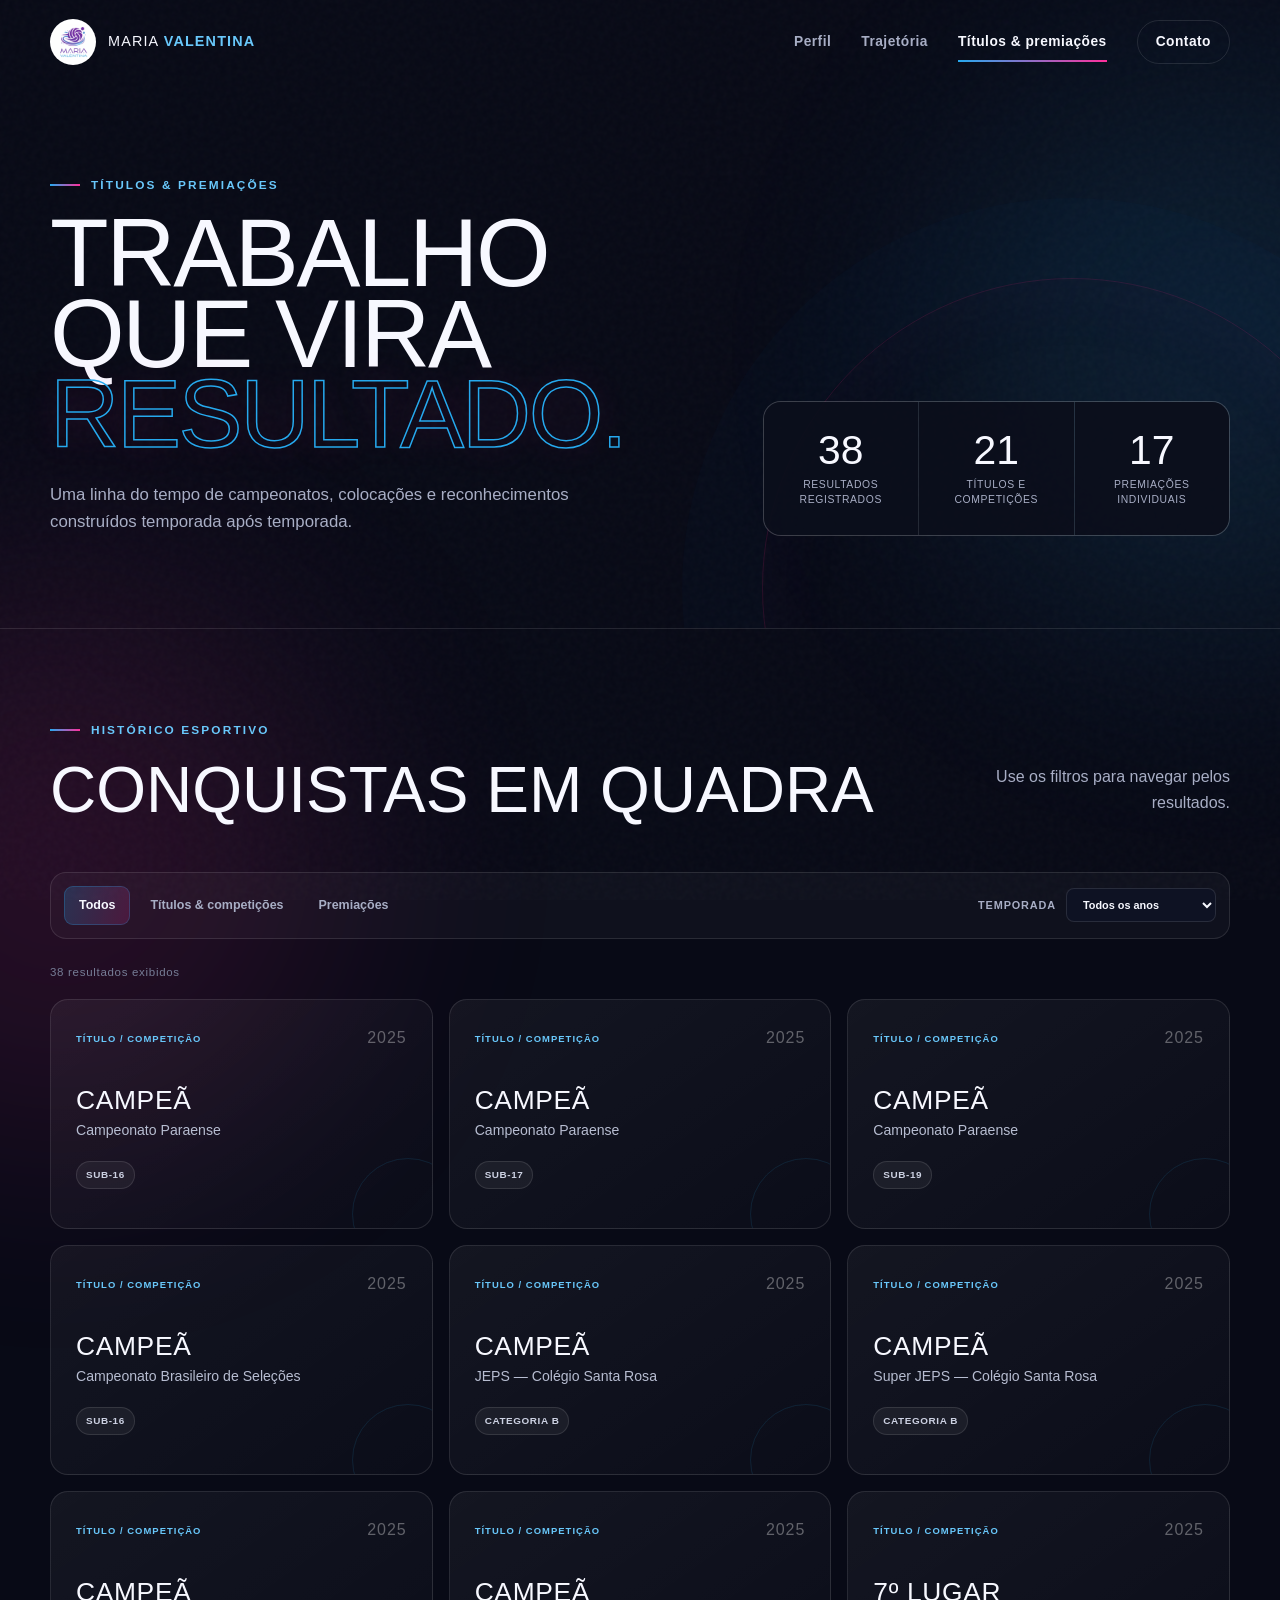
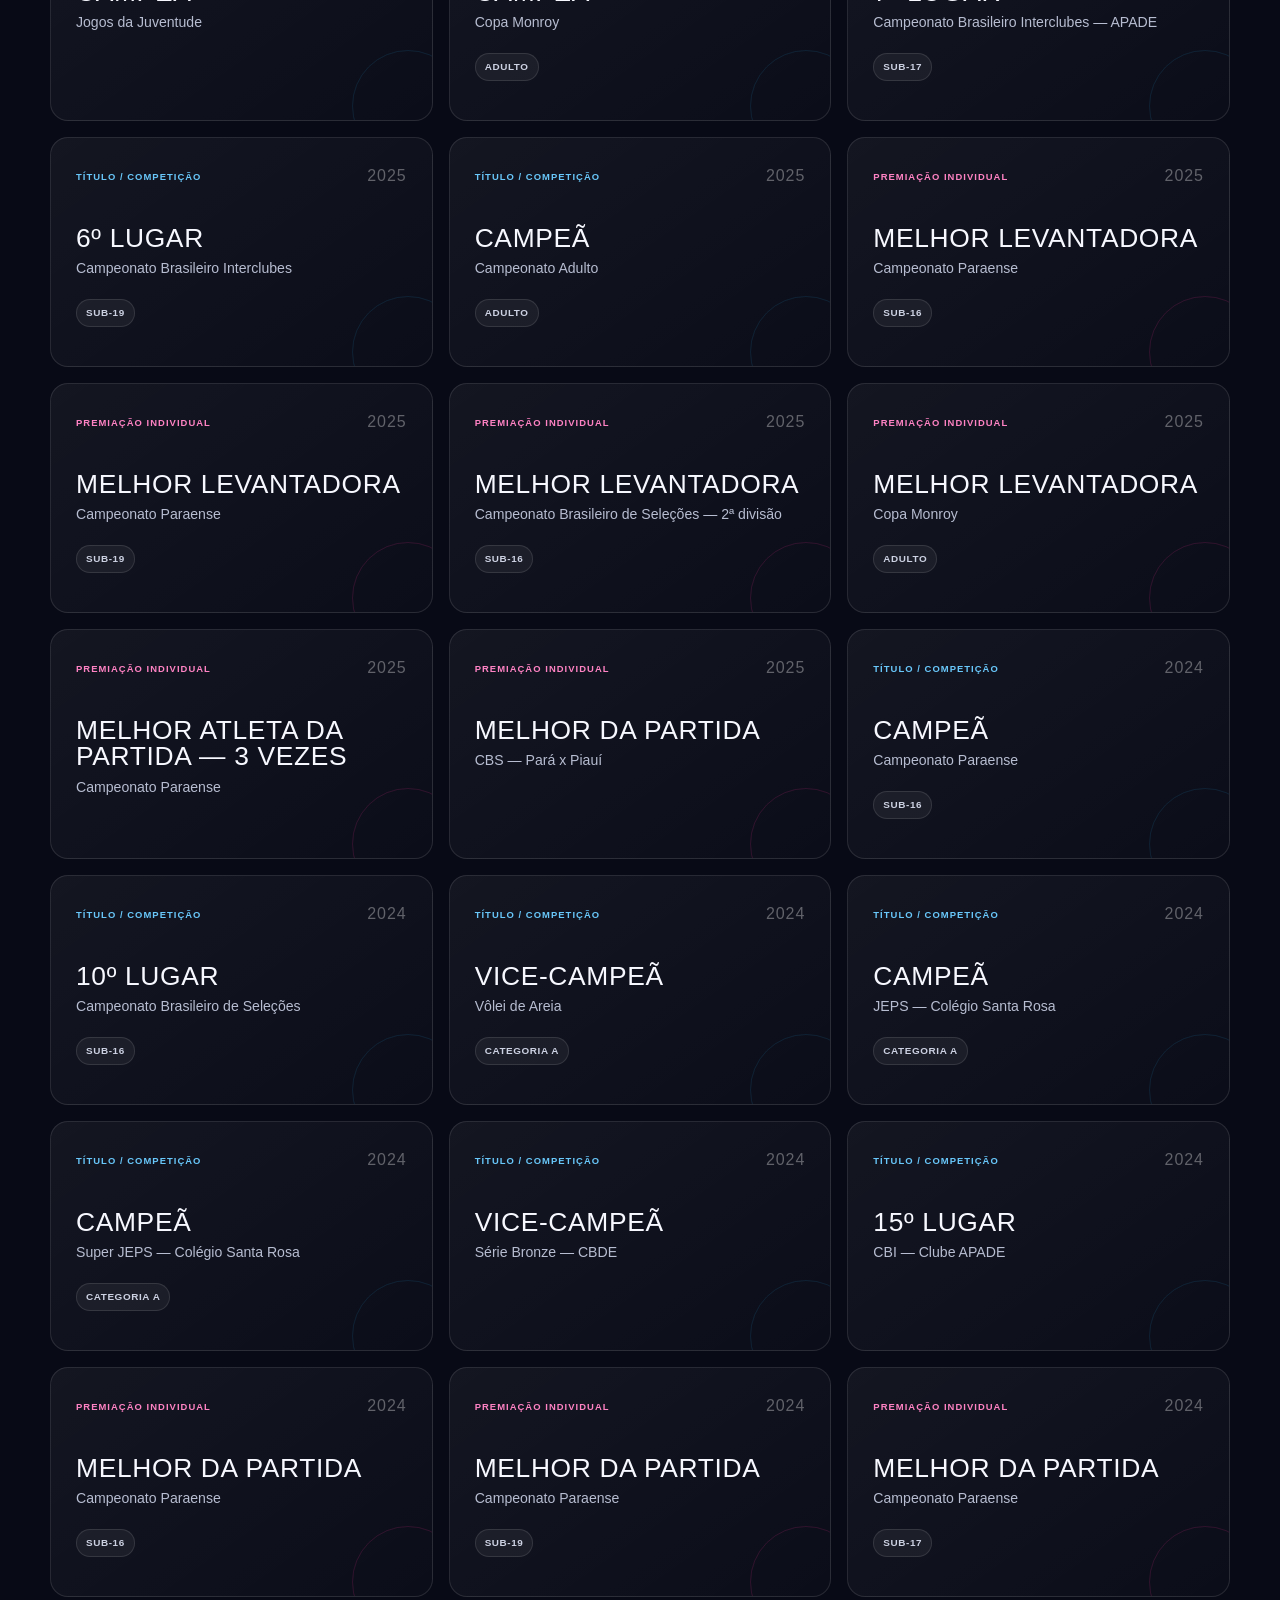
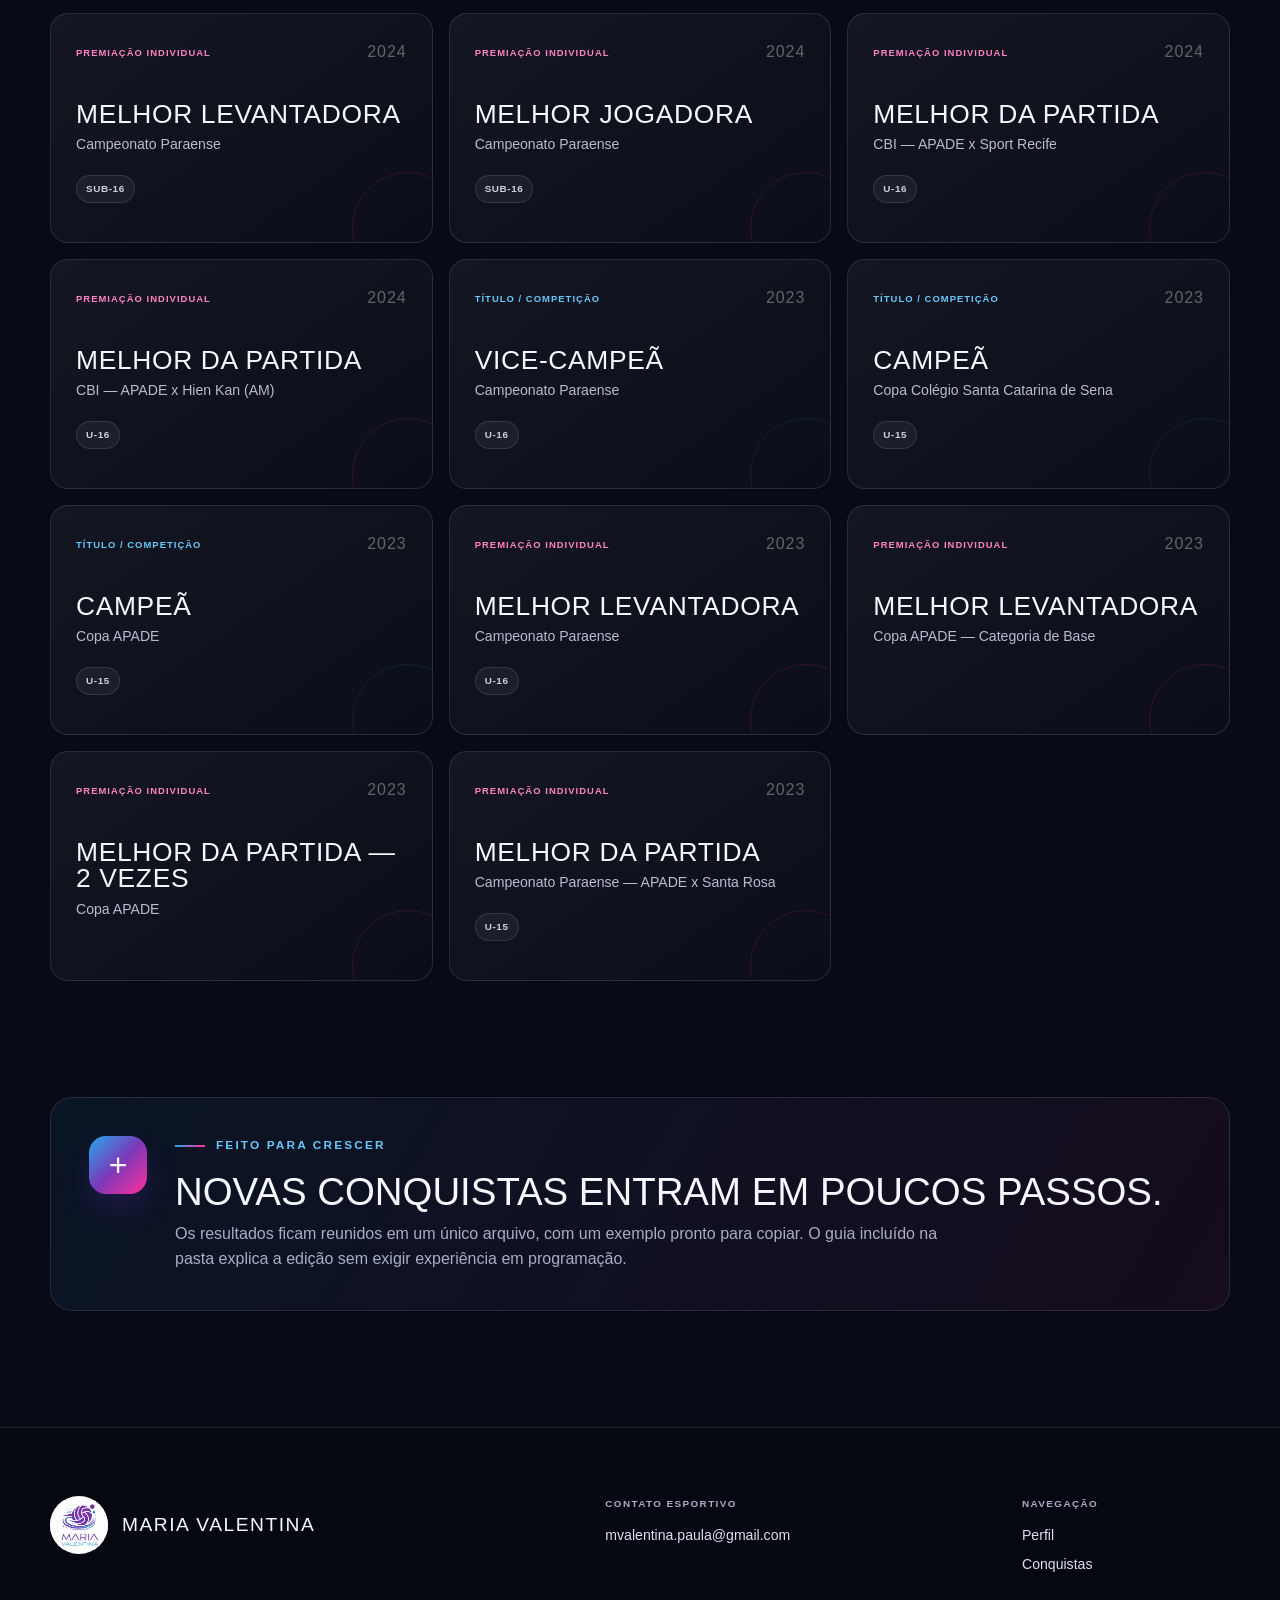
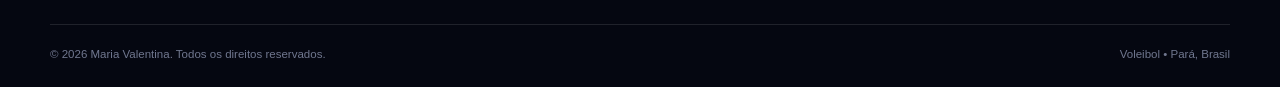
==== conquistas.html @ a67b8c49 "Add files via upload" ====
<!doctype html>
<html lang="pt-BR">
  <head>
    <meta charset="utf-8">
    <meta name="viewport" content="width=device-width, initial-scale=1">
    <meta name="theme-color" content="#070914">
    <meta name="description" content="Títulos, competições e premiações individuais da atleta de voleibol Maria Valentina.">
    <title>Conquistas | Maria Valentina</title>
    <link rel="icon" type="image/png" href="assets/images/logo-maria-valentina.png">
    <link rel="stylesheet" href="assets/css/style.css">
    <script>document.documentElement.classList.add('js');</script>
  </head>
  <body class="achievements-page">
    <a class="skip-link" href="#conteudo">Ir para o conteúdo</a>
    <div class="page-noise" aria-hidden="true"></div>
    <div class="ambient ambient--blue" aria-hidden="true"></div>
    <div class="ambient ambient--pink" aria-hidden="true"></div>

    <header class="site-header" data-header>
      <div class="container nav-wrap">
        <a class="brand" href="index.html" aria-label="Maria Valentina — página inicial">
          <img src="assets/images/logo-maria-valentina.png" alt="" width="448" height="379">
          <span>Maria <strong>Valentina</strong></span>
        </a>
        <button class="menu-button" type="button" aria-expanded="false" aria-controls="main-nav" data-menu-button>
          <span class="sr-only">Abrir menu</span><span></span><span></span><span></span>
        </button>
        <nav class="main-nav" id="main-nav" aria-label="Navegação principal" data-nav>
          <a href="index.html">Perfil</a>
          <a href="index.html#trajetoria">Trajetória</a>
          <a class="is-active" href="conquistas.html" aria-current="page">Títulos &amp; premiações</a>
          <a class="nav-cta" href="mailto:mvalentina.paula@gmail.com">Contato</a>
        </nav>
      </div>
    </header>

    <main id="conteudo">
      <section class="achievements-hero">
        <div class="container achievements-hero-grid">
          <div class="reveal">
            <p class="eyebrow"><span></span> Títulos &amp; premiações</p>
            <h1>Trabalho que vira <em>resultado.</em></h1>
            <p>Uma linha do tempo de campeonatos, colocações e reconhecimentos construídos temporada após temporada.</p>
          </div>
          <dl class="achievement-numbers reveal" data-delay="120">
            <div><dt data-total-results>0</dt><dd>resultados registrados</dd></div>
            <div><dt data-total-titles>0</dt><dd>títulos e competições</dd></div>
            <div><dt data-total-awards>0</dt><dd>premiações individuais</dd></div>
          </dl>
        </div>
      </section>

      <section class="section achievements-section" aria-labelledby="lista-title">
        <div class="container">
          <div class="list-heading reveal">
            <div><p class="eyebrow"><span></span> Histórico esportivo</p><h2 id="lista-title">Conquistas em quadra</h2></div>
            <p>Use os filtros para navegar pelos resultados.</p>
          </div>

          <div class="filters reveal" role="search">
            <div class="filter-tabs" aria-label="Filtrar por tipo">
              <button class="filter-button is-active" type="button" data-type-filter="todos" aria-pressed="true">Todos</button>
              <button class="filter-button" type="button" data-type-filter="titulo" aria-pressed="false">Títulos &amp; competições</button>
              <button class="filter-button" type="button" data-type-filter="premio" aria-pressed="false">Premiações</button>
            </div>
            <label class="year-select">Temporada
              <select data-year-filter><option value="todos">Todos os anos</option></select>
            </label>
          </div>

          <p class="results-status" data-results-status aria-live="polite"></p>
          <div class="achievements-list" data-achievements-list></div>
          <div class="empty-state" data-empty-state hidden>
            <strong>Nenhum resultado encontrado.</strong>
            <p>Escolha outro tipo ou temporada.</p>
          </div>
        </div>
      </section>

      <section class="section edit-hint-section">
        <div class="container edit-hint reveal">
          <span class="edit-hint-icon">+</span>
          <div><p class="eyebrow"><span></span> Feito para crescer</p><h2>Novas conquistas entram em poucos passos.</h2><p>Os resultados ficam reunidos em um único arquivo, com um exemplo pronto para copiar. O guia incluído na pasta explica a edição sem exigir experiência em programação.</p></div>
        </div>
      </section>
    </main>

    <footer class="site-footer">
      <div class="container footer-grid">
        <a class="footer-brand" href="index.html"><img src="assets/images/logo-maria-valentina.png" alt="" width="448" height="379"><span>Maria Valentina</span></a>
        <div><span class="footer-label">Contato esportivo</span><a href="mailto:mvalentina.paula@gmail.com">mvalentina.paula@gmail.com</a></div>
        <div><span class="footer-label">Navegação</span><a href="index.html">Perfil</a><a href="conquistas.html">Conquistas</a></div>
      </div>
      <div class="container footer-bottom"><p>© <span data-current-year></span> Maria Valentina. Todos os direitos reservados.</p><p>Voleibol • Pará, Brasil</p></div>
    </footer>

    <script src="assets/js/dados-conquistas.js" defer></script>
    <script src="assets/js/main.js" defer></script>
    <script src="assets/js/conquistas.js" defer></script>
  </body>
</html>
---- assets/css/style.css ----
:root {
  --ink: #070914;
  --ink-soft: #0d1020;
  --panel: rgba(18, 22, 42, 0.78);
  --panel-solid: #12162a;
  --white: #f7f8ff;
  --muted: #a8aec5;
  --line: rgba(255, 255, 255, 0.11);
  --blue: #26a9ee;
  --blue-soft: #69c8fb;
  --pink: #ff2f9c;
  --purple: #7b38b8;
  --gold: #ffc857;
  --max: 1180px;
  --radius: 22px;
  --ease: cubic-bezier(.2, .8, .2, 1);
}

*, *::before, *::after { box-sizing: border-box; }
html { scroll-behavior: smooth; }
body {
  margin: 0;
  min-width: 320px;
  color: var(--white);
  background: var(--ink);
  font-family: "Segoe UI", Arial, sans-serif;
  line-height: 1.6;
  overflow-x: hidden;
}
body.menu-open { overflow: hidden; }
a { color: inherit; }
img { display: block; max-width: 100%; }
button, select { font: inherit; }
button, a { -webkit-tap-highlight-color: transparent; }
::selection { color: var(--white); background: var(--pink); }

.sr-only {
  position: absolute;
  width: 1px;
  height: 1px;
  padding: 0;
  margin: -1px;
  overflow: hidden;
  clip: rect(0, 0, 0, 0);
  white-space: nowrap;
  border: 0;
}
.skip-link {
  position: fixed;
  z-index: 1000;
  top: -100px;
  left: 12px;
  padding: 10px 16px;
  color: var(--ink);
  background: var(--white);
  border-radius: 8px;
  transition: top .2s;
}
.skip-link:focus { top: 12px; }
.container { width: min(calc(100% - 48px), var(--max)); margin-inline: auto; }
.page-noise {
  position: fixed;
  z-index: -1;
  inset: 0;
  pointer-events: none;
  opacity: .13;
  background-image: url("data:image/svg+xml,%3Csvg viewBox='0 0 180 180' xmlns='http://www.w3.org/2000/svg'%3E%3Cfilter id='n'%3E%3CfeTurbulence type='fractalNoise' baseFrequency='.9' numOctaves='2' stitchTiles='stitch'/%3E%3C/filter%3E%3Crect width='100%25' height='100%25' filter='url(%23n)' opacity='.22'/%3E%3C/svg%3E");
}
.ambient {
  position: fixed;
  z-index: -2;
  width: 560px;
  aspect-ratio: 1;
  border-radius: 50%;
  pointer-events: none;
  filter: blur(130px);
  opacity: .12;
}
.ambient--blue { top: 8vh; right: -220px; background: var(--blue); }
.ambient--pink { bottom: -240px; left: -220px; background: var(--pink); }

.site-header {
  position: fixed;
  z-index: 100;
  top: 0;
  left: 0;
  width: 100%;
  border-bottom: 1px solid transparent;
  transition: background .35s, border-color .35s, backdrop-filter .35s;
}
.site-header.is-scrolled {
  background: rgba(7, 9, 20, .82);
  border-color: var(--line);
  backdrop-filter: blur(18px);
}
.nav-wrap { min-height: 84px; display: flex; align-items: center; justify-content: space-between; gap: 32px; }
.brand { display: inline-flex; align-items: center; gap: 12px; text-decoration: none; font-size: .9rem; letter-spacing: .08em; text-transform: uppercase; }
.brand img { width: 46px; height: 46px; object-fit: contain; border-radius: 50%; background: white; padding: 2px; }
.brand span { white-space: nowrap; }
.brand strong { color: var(--blue-soft); font-weight: 700; }
.main-nav { display: flex; align-items: center; gap: 30px; }
.main-nav a { position: relative; color: var(--muted); text-decoration: none; font-size: .86rem; font-weight: 650; letter-spacing: .035em; transition: color .25s; }
.main-nav a:not(.nav-cta)::after { content: ""; position: absolute; right: 0; bottom: -9px; left: 0; height: 2px; background: linear-gradient(90deg, var(--blue), var(--pink)); transform: scaleX(0); transform-origin: right; transition: transform .3s var(--ease); }
.main-nav a:hover, .main-nav a:focus-visible, .main-nav a.is-active { color: var(--white); }
.main-nav a:hover::after, .main-nav a:focus-visible::after, .main-nav a.is-active::after { transform: scaleX(1); transform-origin: left; }
.main-nav .nav-cta { padding: 10px 18px; color: var(--white); border: 1px solid var(--line); border-radius: 999px; }
.main-nav .nav-cta:hover { border-color: var(--pink); box-shadow: 0 0 24px rgba(255,47,156,.16); }
.menu-button { display: none; width: 44px; height: 44px; place-content: center; gap: 5px; padding: 0; color: var(--white); background: transparent; border: 1px solid var(--line); border-radius: 10px; }
.menu-button > span:not(.sr-only) { display: block; width: 19px; height: 2px; background: currentColor; transition: transform .25s, opacity .25s; }

.hero { position: relative; min-height: 100svh; padding-top: 132px; padding-bottom: 68px; display: grid; grid-template-columns: 1.05fr .95fr; align-items: center; gap: 68px; }
.hero::before { content: ""; position: absolute; z-index: -1; top: 21%; left: -11vw; width: 34vw; height: 1px; background: linear-gradient(90deg, transparent, rgba(38,169,238,.55)); transform: rotate(-18deg); box-shadow: 0 42px 0 rgba(255,47,156,.16), 0 84px 0 rgba(255,255,255,.07); }
.hero-copy { position: relative; z-index: 2; }
.eyebrow { display: flex; align-items: center; gap: 11px; margin: 0 0 18px; color: var(--blue-soft); font-size: .74rem; font-weight: 800; letter-spacing: .18em; text-transform: uppercase; }
.eyebrow span { width: 30px; height: 2px; flex: 0 0 auto; background: linear-gradient(90deg, var(--blue), var(--pink)); }
.hero h1, .achievements-hero h1 { max-width: 760px; margin: 0; font-family: Impact, "Arial Narrow", sans-serif; font-size: clamp(4.2rem, 8.2vw, 7.6rem); font-weight: 400; line-height: .84; letter-spacing: -.025em; text-transform: uppercase; }
.hero h1 em, .achievements-hero h1 em, .section-heading h2 em { display: block; color: transparent; font-style: normal; -webkit-text-stroke: 1.5px var(--pink); text-shadow: 0 0 34px rgba(255,47,156,.12); }
.hero-lead { max-width: 590px; margin: 28px 0 0; color: #c8ccdc; font-size: clamp(1rem, 1.4vw, 1.16rem); line-height: 1.72; }
.hero-tags { display: flex; flex-wrap: wrap; gap: 8px; margin: 24px 0 0; }
.hero-tags span { padding: 7px 12px; color: #dfe3f3; background: rgba(255,255,255,.045); border: 1px solid var(--line); border-radius: 999px; font-size: .78rem; }
.hero-tags strong { color: var(--blue-soft); }
.hero-actions { display: flex; flex-wrap: wrap; gap: 12px; margin-top: 32px; }
.button { display: inline-flex; min-height: 50px; align-items: center; justify-content: center; gap: 12px; padding: 13px 22px; border: 1px solid transparent; border-radius: 999px; text-decoration: none; font-size: .84rem; font-weight: 800; letter-spacing: .045em; transition: transform .25s var(--ease), box-shadow .25s, border-color .25s, background .25s; }
.button svg { width: 20px; fill: none; stroke: currentColor; stroke-width: 1.8; transition: transform .25s; }
.button:hover { transform: translateY(-3px); }
.button:hover svg { transform: translateX(4px); }
.button--primary { color: white; background: linear-gradient(105deg, #008bd3, #7835b5 54%, #ea218c); box-shadow: 0 14px 34px rgba(58,49,174,.27); }
.button--primary:hover { box-shadow: 0 18px 38px rgba(255,47,156,.25); }
.button--ghost { color: var(--white); border-color: var(--line); background: rgba(255,255,255,.025); }
.button--ghost:hover { border-color: rgba(38,169,238,.5); background: rgba(38,169,238,.06); }
.quick-stats { display: flex; gap: 0; margin: 44px 0 0; }
.quick-stats div { min-width: 112px; padding-right: 24px; }
.quick-stats div + div { padding-left: 24px; border-left: 1px solid var(--line); }
.quick-stats dt { color: var(--muted); font-size: .65rem; font-weight: 700; letter-spacing: .14em; text-transform: uppercase; }
.quick-stats dd { margin: 3px 0 0; font-family: Impact, "Arial Narrow", sans-serif; font-size: 1.25rem; letter-spacing: .04em; text-transform: uppercase; }

.hero-visual { --tilt-x: 0deg; --tilt-y: 0deg; position: relative; width: min(100%, 500px); justify-self: end; perspective: 900px; transform: rotateY(var(--tilt-x)) rotateX(var(--tilt-y)); transition: transform .25s ease-out; }
.athlete-photo { position: relative; margin: 0; aspect-ratio: .71; overflow: hidden; background: #050505; border: 1px solid rgba(255,255,255,.12); border-radius: 240px 240px 28px 28px; box-shadow: 0 35px 80px rgba(0,0,0,.48); }
.athlete-photo::after { content: ""; position: absolute; inset: 0; background: linear-gradient(180deg, transparent 58%, rgba(7,9,20,.36)); pointer-events: none; }
.athlete-photo img { width: 100%; height: 100%; object-fit: cover; object-position: center 22%; transition: transform .8s var(--ease), filter .8s; }
.hero-visual:hover .athlete-photo img { transform: scale(1.025); filter: saturate(1.08); }
.photo-lines { position: absolute; z-index: -1; inset: 6% -5% -3% 10%; border: 1px solid rgba(38,169,238,.34); border-radius: 240px 240px 28px 28px; }
.photo-lines::before { content: ""; position: absolute; inset: 16px; border: 1px solid rgba(255,47,156,.26); border-radius: inherit; }
.photo-lines::after { content: ""; position: absolute; right: -30px; bottom: 16%; width: 118px; height: 118px; border-radius: 50%; border: 1px dashed rgba(255,255,255,.25); animation: spin 18s linear infinite; }
.floating-card { position: absolute; z-index: 4; padding: 12px 16px; background: rgba(8,11,23,.78); border: 1px solid rgba(255,255,255,.16); border-radius: 14px; backdrop-filter: blur(14px); box-shadow: 0 15px 32px rgba(0,0,0,.35); animation: float 4.5s ease-in-out infinite; }
.floating-card--club { top: 21%; left: -34px; }
.floating-card--club span { display: block; color: var(--muted); font-size: .58rem; letter-spacing: .16em; text-transform: uppercase; }
.floating-card--club strong { color: var(--blue-soft); font-family: Impact, "Arial Narrow", sans-serif; font-size: 1.35rem; letter-spacing: .09em; }
.floating-card--role { right: -32px; bottom: 20%; display: flex; align-items: center; gap: 9px; animation-delay: -1.8s; }
.floating-card--role svg { width: 27px; fill: none; stroke: var(--pink); stroke-width: 1.25; }
.floating-card--role span { font-size: .74rem; font-weight: 750; letter-spacing: .05em; }
.visual-index { position: absolute; z-index: -1; right: -52px; bottom: -38px; color: rgba(255,255,255,.045); font-family: Impact, "Arial Narrow", sans-serif; font-size: 10rem; line-height: 1; }
.scroll-cue { position: absolute; bottom: 25px; left: 0; display: flex; align-items: center; gap: 10px; color: var(--muted); text-decoration: none; font-size: .65rem; font-weight: 700; letter-spacing: .13em; text-transform: uppercase; }
.scroll-cue span { width: 26px; height: 42px; border: 1px solid rgba(255,255,255,.28); border-radius: 20px; }
.scroll-cue span::after { content: ""; display: block; width: 3px; height: 7px; margin: 8px auto; background: var(--blue); border-radius: 4px; animation: scrollDown 1.7s ease-in-out infinite; }

.section { position: relative; padding: 116px 0; }
.section--profile { background: linear-gradient(180deg, rgba(255,255,255,.015), transparent); border-top: 1px solid var(--line); }
.profile-grid { display: grid; grid-template-columns: .8fr 1.2fr; gap: 105px; align-items: start; }
.section-heading h2 { margin: 0; font-family: Impact, "Arial Narrow", sans-serif; font-size: clamp(3rem, 5.2vw, 5.1rem); font-weight: 400; line-height: .98; letter-spacing: -.015em; text-transform: uppercase; }
.section-heading h2 em { -webkit-text-stroke-color: var(--blue); }
.profile-story { padding-top: 7px; }
.profile-story p { max-width: 710px; margin: 0 0 18px; color: var(--muted); }
.profile-story .story-lead { color: var(--white); font-size: clamp(1.2rem, 2vw, 1.65rem); line-height: 1.48; }
.traits-grid { display: grid; grid-template-columns: repeat(3, 1fr); gap: 18px; margin-top: 72px; }
.trait-card { position: relative; min-height: 285px; padding: 30px; overflow: hidden; background: linear-gradient(145deg, rgba(255,255,255,.055), rgba(255,255,255,.018)); border: 1px solid var(--line); border-radius: var(--radius); transition: transform .35s var(--ease), border-color .35s, background .35s; }
.trait-card::after { content: ""; position: absolute; right: -55px; bottom: -55px; width: 150px; height: 150px; border: 1px solid rgba(38,169,238,.12); border-radius: 50%; transition: transform .5s; }
.trait-card:hover { transform: translateY(-8px); border-color: rgba(38,169,238,.4); background: linear-gradient(145deg, rgba(38,169,238,.09), rgba(255,47,156,.025)); }
.trait-card:hover::after { transform: scale(1.2); }
.trait-number { position: absolute; top: 22px; right: 24px; color: rgba(255,255,255,.16); font-size: .72rem; font-weight: 800; letter-spacing: .12em; }
.trait-icon { width: 48px; height: 48px; display: grid; place-items: center; margin-bottom: 42px; color: var(--blue-soft); background: rgba(38,169,238,.08); border: 1px solid rgba(38,169,238,.22); border-radius: 13px; }
.trait-card:nth-child(2) .trait-icon { color: var(--pink); background: rgba(255,47,156,.07); border-color: rgba(255,47,156,.22); }
.trait-icon svg { width: 25px; fill: none; stroke: currentColor; stroke-width: 1.5; }
.trait-card h3 { margin: 0 0 9px; font-size: 1.08rem; }
.trait-card p { margin: 0; color: var(--muted); font-size: .9rem; }

.section--journey { overflow: hidden; background: #0a0c19; border-block: 1px solid var(--line); }
.section--journey::before { content: ""; position: absolute; top: -220px; right: -220px; width: 500px; height: 500px; background: var(--purple); border-radius: 50%; filter: blur(160px); opacity: .13; }
.section-heading--row { display: grid; grid-template-columns: 1.25fr .75fr; gap: 80px; align-items: end; }
.section-heading--row > p { max-width: 460px; margin: 0 0 8px; color: var(--muted); }
.timeline { position: relative; display: grid; grid-template-columns: repeat(4, 1fr); gap: 0; margin: 74px 0 0; padding: 0; list-style: none; }
.timeline::before { content: ""; position: absolute; top: 20px; right: 0; left: 0; height: 1px; background: linear-gradient(90deg, var(--blue), var(--purple), var(--pink)); }
.timeline-item { position: relative; padding: 58px 30px 0 0; }
.timeline-item::before { content: ""; position: absolute; top: 14px; left: 0; width: 13px; height: 13px; background: var(--ink); border: 3px solid var(--blue); border-radius: 50%; box-shadow: 0 0 0 7px rgba(38,169,238,.08); }
.timeline-item:nth-child(2)::before, .timeline-item:nth-child(3)::before { border-color: var(--purple); }
.timeline-item--future::before { border-color: var(--pink); box-shadow: 0 0 0 7px rgba(255,47,156,.08); }
.timeline-year { color: var(--blue-soft); font-family: Impact, "Arial Narrow", sans-serif; font-size: 2rem; letter-spacing: .04em; }
.timeline-item--future .timeline-year { color: var(--pink); }
.timeline h3 { margin: 12px 0 7px; font-size: .95rem; text-transform: uppercase; letter-spacing: .05em; }
.timeline p { margin: 0; color: var(--muted); font-size: .88rem; }

.section--cta { padding-block: 96px; }
.cta-panel { position: relative; display: grid; grid-template-columns: 1.15fr .72fr auto; gap: 48px; align-items: center; padding: 48px; overflow: hidden; background: linear-gradient(120deg, rgba(38,169,238,.12), rgba(123,56,184,.11) 54%, rgba(255,47,156,.12)); border: 1px solid rgba(255,255,255,.14); border-radius: 28px; }
.cta-panel::before { content: ""; position: absolute; top: -120px; right: 20%; width: 240px; height: 240px; border: 1px solid rgba(255,255,255,.08); border-radius: 50%; }
.cta-panel h2 { margin: 0; font-family: Impact, "Arial Narrow", sans-serif; font-size: clamp(2.25rem, 3.5vw, 3.4rem); font-weight: 400; line-height: 1; text-transform: uppercase; }
.cta-panel > p { position: relative; margin: 0; color: #c6cada; }

.site-footer { padding: 68px 0 24px; background: #050711; border-top: 1px solid var(--line); }
.footer-grid { display: grid; grid-template-columns: 1.4fr 1fr .6fr; gap: 70px; align-items: start; }
.footer-brand { display: inline-flex; align-items: center; gap: 14px; width: fit-content; text-decoration: none; font-family: Impact, "Arial Narrow", sans-serif; font-size: 1.2rem; letter-spacing: .08em; text-transform: uppercase; }
.footer-brand img { width: 58px; height: 58px; object-fit: contain; background: white; border-radius: 50%; }
.footer-grid > div { display: flex; flex-direction: column; align-items: flex-start; gap: 7px; }
.footer-label { margin-bottom: 5px; color: var(--muted); font-size: .62rem; font-weight: 800; letter-spacing: .14em; text-transform: uppercase; }
.footer-grid a:not(.footer-brand) { color: #dce0ef; text-decoration: none; font-size: .88rem; }
.footer-grid a:hover { color: var(--blue-soft); }
.footer-bottom { display: flex; justify-content: space-between; gap: 20px; margin-top: 48px; padding-top: 20px; border-top: 1px solid var(--line); }
.footer-bottom p { margin: 0; color: #70778f; font-size: .72rem; }

/* Página de conquistas */
.achievements-page { background: #080a16; }
.achievements-hero { position: relative; padding: 176px 0 92px; overflow: hidden; border-bottom: 1px solid var(--line); }
.achievements-hero::before { content: ""; position: absolute; right: -8vw; bottom: -270px; width: 620px; height: 620px; border: 1px solid rgba(255,47,156,.13); border-radius: 50%; box-shadow: inset 0 0 90px rgba(123,56,184,.05), 0 0 0 80px rgba(38,169,238,.018); }
.achievements-hero-grid { display: grid; grid-template-columns: 1.15fr .85fr; gap: 80px; align-items: end; }
.achievements-hero h1 { font-size: clamp(4rem, 7.5vw, 7rem); }
.achievements-hero h1 em { -webkit-text-stroke-color: var(--blue); }
.achievements-hero h1 + p { max-width: 610px; margin: 27px 0 0; color: var(--muted); font-size: 1.05rem; }
.achievement-numbers { display: grid; grid-template-columns: repeat(3, 1fr); gap: 1px; margin: 0; background: var(--line); border: 1px solid var(--line); border-radius: 18px; overflow: hidden; }
.achievement-numbers div { padding: 28px 18px; background: rgba(9,12,25,.92); text-align: center; }
.achievement-numbers dt { color: var(--white); font-family: Impact, "Arial Narrow", sans-serif; font-size: 2.55rem; line-height: 1; }
.achievement-numbers dd { margin: 8px 0 0; color: var(--muted); font-size: .65rem; line-height: 1.35; letter-spacing: .06em; text-transform: uppercase; }
.achievements-section { padding-top: 92px; }
.list-heading { display: flex; justify-content: space-between; gap: 40px; align-items: end; }
.list-heading h2 { margin: 0; font-family: Impact, "Arial Narrow", sans-serif; font-size: clamp(2.7rem, 5vw, 4.8rem); font-weight: 400; line-height: 1; text-transform: uppercase; }
.list-heading > p { max-width: 300px; margin: 0 0 6px; color: var(--muted); text-align: right; }
.filters { display: flex; justify-content: space-between; gap: 25px; align-items: center; margin-top: 50px; padding: 13px; background: rgba(255,255,255,.03); border: 1px solid var(--line); border-radius: 16px; }
.filter-tabs { display: flex; flex-wrap: wrap; gap: 5px; }
.filter-button { padding: 10px 15px; color: var(--muted); background: transparent; border: 0; border-radius: 9px; cursor: pointer; font-size: .78rem; font-weight: 750; transition: color .25s, background .25s; }
.filter-button:hover { color: var(--white); }
.filter-button.is-active { color: var(--white); background: linear-gradient(105deg, rgba(38,169,238,.2), rgba(255,47,156,.16)); box-shadow: inset 0 0 0 1px rgba(38,169,238,.25); }
.year-select { display: flex; align-items: center; gap: 10px; color: var(--muted); font-size: .68rem; font-weight: 750; letter-spacing: .08em; text-transform: uppercase; }
.year-select select { min-width: 150px; padding: 9px 34px 9px 12px; color: var(--white); color-scheme: dark; background: #0e1223; border: 1px solid var(--line); border-radius: 8px; outline: 0; }
.year-select select:focus { border-color: var(--blue); box-shadow: 0 0 0 3px rgba(38,169,238,.12); }
.results-status { min-height: 24px; margin: 24px 0 12px; color: #767d96; font-size: .72rem; letter-spacing: .06em; }
.achievements-list { display: grid; grid-template-columns: repeat(3, 1fr); gap: 16px; }
.achievement-card { position: relative; min-height: 230px; padding: 25px; overflow: hidden; background: linear-gradient(145deg, rgba(255,255,255,.052), rgba(255,255,255,.017)); border: 1px solid var(--line); border-radius: 18px; animation: cardIn .55s var(--ease) both; animation-delay: var(--card-delay); transition: transform .3s var(--ease), border-color .3s, background .3s; }
.achievement-card::after { content: ""; position: absolute; right: -32px; bottom: -42px; width: 112px; height: 112px; border: 1px solid rgba(38,169,238,.12); border-radius: 50%; transition: transform .4s; }
.achievement-card--premio::after { border-color: rgba(255,47,156,.15); }
.achievement-card:hover { transform: translateY(-6px); border-color: rgba(38,169,238,.36); background: linear-gradient(145deg, rgba(38,169,238,.07), rgba(255,255,255,.018)); }
.achievement-card--premio:hover { border-color: rgba(255,47,156,.38); background: linear-gradient(145deg, rgba(255,47,156,.07), rgba(255,255,255,.018)); }
.achievement-card:hover::after { transform: scale(1.25); }
.achievement-card-top { display: flex; justify-content: space-between; gap: 14px; align-items: center; }
.achievement-type { color: var(--blue-soft); font-size: .59rem; font-weight: 800; letter-spacing: .11em; text-transform: uppercase; }
.achievement-card--premio .achievement-type { color: #ff83c4; }
.achievement-year { color: rgba(255,255,255,.34); font-family: Impact, "Arial Narrow", sans-serif; letter-spacing: .06em; }
.achievement-card h3 { position: relative; z-index: 1; margin: 36px 0 7px; color: var(--white); font-family: Impact, "Arial Narrow", sans-serif; font-size: 1.65rem; font-weight: 400; line-height: 1; letter-spacing: .025em; text-transform: uppercase; }
.achievement-card p { position: relative; z-index: 1; margin: 0; color: #b7bdd1; font-size: .88rem; line-height: 1.45; }
.achievement-category { position: relative; z-index: 1; display: inline-block; margin-top: 20px; padding: 5px 9px; color: #cdd2e3; background: rgba(255,255,255,.05); border: 1px solid var(--line); border-radius: 999px; font-size: .62rem; font-weight: 700; letter-spacing: .06em; text-transform: uppercase; }
.empty-state { padding: 60px 20px; color: var(--muted); text-align: center; border: 1px dashed var(--line); border-radius: 18px; }
.empty-state strong { color: var(--white); font-size: 1.1rem; }
.empty-state p { margin-bottom: 0; }
.edit-hint-section { padding-top: 0; }
.edit-hint { display: grid; grid-template-columns: auto 1fr; gap: 28px; align-items: start; padding: 38px; background: linear-gradient(120deg, rgba(38,169,238,.07), rgba(255,47,156,.055)); border: 1px solid var(--line); border-radius: 22px; }
.edit-hint-icon { width: 58px; height: 58px; display: grid; place-items: center; color: var(--white); background: linear-gradient(135deg, var(--blue), var(--purple), var(--pink)); border-radius: 17px; font-size: 2rem; font-weight: 250; box-shadow: 0 15px 28px rgba(80,45,170,.25); }
.edit-hint h2 { margin: 0 0 9px; font-family: Impact, "Arial Narrow", sans-serif; font-size: clamp(2rem, 3vw, 3rem); font-weight: 400; line-height: 1; text-transform: uppercase; }
.edit-hint p:last-child { max-width: 780px; margin: 0; color: var(--muted); }

.js .reveal { opacity: 0; transform: translateY(26px); }
.js .reveal.is-visible { opacity: 1; transform: translateY(0); transition: opacity .75s var(--ease) var(--delay, 0ms), transform .75s var(--ease) var(--delay, 0ms); }
@keyframes spin { to { transform: rotate(360deg); } }
@keyframes float { 0%,100% { transform: translateY(0); } 50% { transform: translateY(-9px); } }
@keyframes scrollDown { 0% { transform: translateY(0); opacity: 0; } 35% { opacity: 1; } 100% { transform: translateY(16px); opacity: 0; } }
@keyframes cardIn { from { opacity: 0; transform: translateY(16px); } to { opacity: 1; transform: translateY(0); } }

@media (max-width: 1040px) {
  .main-nav { gap: 20px; }
  .main-nav a { font-size: .78rem; }
  .hero { gap: 40px; }
  .hero h1 { font-size: clamp(3.8rem, 7.8vw, 6.2rem); }
  .floating-card--club { left: -12px; }
  .floating-card--role { right: -12px; }
  .profile-grid { gap: 60px; }
  .cta-panel { grid-template-columns: 1fr auto; }
  .cta-panel > p { grid-column: 1 / 2; }
  .cta-panel .button { grid-row: 1 / 3; grid-column: 2; }
  .achievements-hero-grid { gap: 45px; }
  .achievement-numbers { grid-template-columns: 1fr; }
  .achievement-numbers div { padding: 14px; }
  .achievement-numbers dt { font-size: 2rem; }
  .achievement-numbers dd { margin-top: 4px; }
  .achievements-list { grid-template-columns: repeat(2, 1fr); }
}

@media (max-width: 820px) {
  .container { width: min(calc(100% - 36px), var(--max)); }
  .nav-wrap { min-height: 72px; }
  .brand img { width: 42px; height: 42px; }
  .menu-button { display: grid; z-index: 2; }
  .menu-button[aria-expanded="true"] > span:nth-of-type(2) { transform: translateY(7px) rotate(45deg); }
  .menu-button[aria-expanded="true"] > span:nth-of-type(3) { opacity: 0; }
  .menu-button[aria-expanded="true"] > span:nth-of-type(4) { transform: translateY(-7px) rotate(-45deg); }
  .main-nav { position: fixed; inset: 0; z-index: 1; display: flex; flex-direction: column; justify-content: center; align-items: stretch; gap: 6px; padding: 90px 28px 32px; background: rgba(7,9,20,.97); backdrop-filter: blur(18px); opacity: 0; visibility: hidden; transform: translateY(-12px); transition: opacity .25s, visibility .25s, transform .25s; }
  .main-nav.is-open { opacity: 1; visibility: visible; transform: translateY(0); }
  .main-nav a { padding: 13px 8px; font-family: Impact, "Arial Narrow", sans-serif; font-size: 1.8rem; letter-spacing: .04em; text-transform: uppercase; }
  .main-nav a:not(.nav-cta)::after { bottom: 8px; }
  .main-nav .nav-cta { margin-top: 18px; text-align: center; font-family: "Segoe UI", Arial, sans-serif; font-size: .85rem; }
  .hero { min-height: auto; padding-top: 126px; padding-bottom: 90px; grid-template-columns: 1fr; gap: 60px; }
  .hero-copy { max-width: 680px; }
  .hero h1 { font-size: clamp(4rem, 13vw, 6.6rem); }
  .hero-visual { width: min(84%, 500px); justify-self: center; }
  .scroll-cue { display: none; }
  .profile-grid { grid-template-columns: 1fr; gap: 38px; }
  .profile-story { max-width: 680px; }
  .traits-grid { grid-template-columns: 1fr; }
  .trait-card { min-height: 240px; }
  .section-heading--row { grid-template-columns: 1fr; gap: 25px; }
  .timeline { grid-template-columns: 1fr; margin-top: 55px; padding-left: 24px; }
  .timeline::before { top: 0; bottom: 0; left: 6px; width: 1px; height: auto; }
  .timeline-item { padding: 0 0 42px 35px; }
  .timeline-item::before { top: 8px; left: -24px; }
  .cta-panel { grid-template-columns: 1fr; padding: 36px; }
  .cta-panel > p, .cta-panel .button { grid-column: 1; grid-row: auto; }
  .cta-panel .button { width: fit-content; }
  .footer-grid { grid-template-columns: 1fr 1fr; gap: 42px; }
  .footer-brand { grid-column: 1 / -1; }
  .achievements-hero { padding-top: 138px; }
  .achievements-hero-grid { grid-template-columns: 1fr; }
  .achievement-numbers { grid-template-columns: repeat(3, 1fr); }
  .filters { align-items: stretch; flex-direction: column; }
  .year-select { justify-content: space-between; padding: 0 5px 3px; }
}

@media (max-width: 560px) {
  .container { width: min(calc(100% - 28px), var(--max)); }
  .brand span { display: none; }
  .hero { padding-top: 112px; gap: 52px; }
  .hero::before { display: none; }
  .hero h1 { font-size: clamp(3.7rem, 18vw, 5.2rem); }
  .hero-lead { font-size: .96rem; }
  .hero-tags { gap: 6px; }
  .hero-tags span { font-size: .7rem; }
  .hero-actions { align-items: stretch; flex-direction: column; }
  .hero-actions .button { width: 100%; }
  .quick-stats { display: grid; grid-template-columns: repeat(3, 1fr); }
  .quick-stats div { min-width: 0; padding-right: 10px; }
  .quick-stats div + div { padding-left: 10px; }
  .quick-stats dd { font-size: 1rem; }
  .hero-visual { width: 89%; }
  .photo-lines { inset: 4% 0 -2% 6%; }
  .photo-lines::after { right: -8px; }
  .floating-card--club { left: -6px; }
  .floating-card--role { right: -6px; }
  .visual-index { right: 0; font-size: 7rem; }
  .section { padding: 84px 0; }
  .section-heading h2 { font-size: clamp(2.7rem, 14vw, 4rem); }
  .traits-grid { margin-top: 48px; }
  .section--cta { padding-block: 68px; }
  .cta-panel { gap: 26px; padding: 28px 22px; }
  .cta-panel .button { width: 100%; }
  .footer-grid { grid-template-columns: 1fr; }
  .footer-brand { grid-column: auto; }
  .footer-bottom { flex-direction: column; }
  .achievements-hero { padding: 125px 0 68px; }
  .achievements-hero h1 { font-size: clamp(3.6rem, 18vw, 5rem); }
  .achievement-numbers { grid-template-columns: 1fr; }
  .achievement-numbers div { display: flex; align-items: center; justify-content: space-between; text-align: left; }
  .achievement-numbers dd { max-width: 130px; text-align: right; }
  .list-heading { align-items: start; flex-direction: column; }
  .list-heading > p { text-align: left; }
  .filters { margin-top: 34px; }
  .filter-tabs { display: grid; grid-template-columns: 1fr; }
  .filter-button { text-align: left; }
  .year-select { align-items: stretch; flex-direction: column; }
  .year-select select { width: 100%; }
  .achievements-list { grid-template-columns: 1fr; }
  .achievement-card { min-height: 210px; }
  .edit-hint { grid-template-columns: 1fr; padding: 28px 23px; }
}

@media (prefers-reduced-motion: reduce) {
  html { scroll-behavior: auto; }
  *, *::before, *::after { animation-duration: .01ms !important; animation-iteration-count: 1 !important; transition-duration: .01ms !important; }
  .js .reveal { opacity: 1; transform: none; }
}
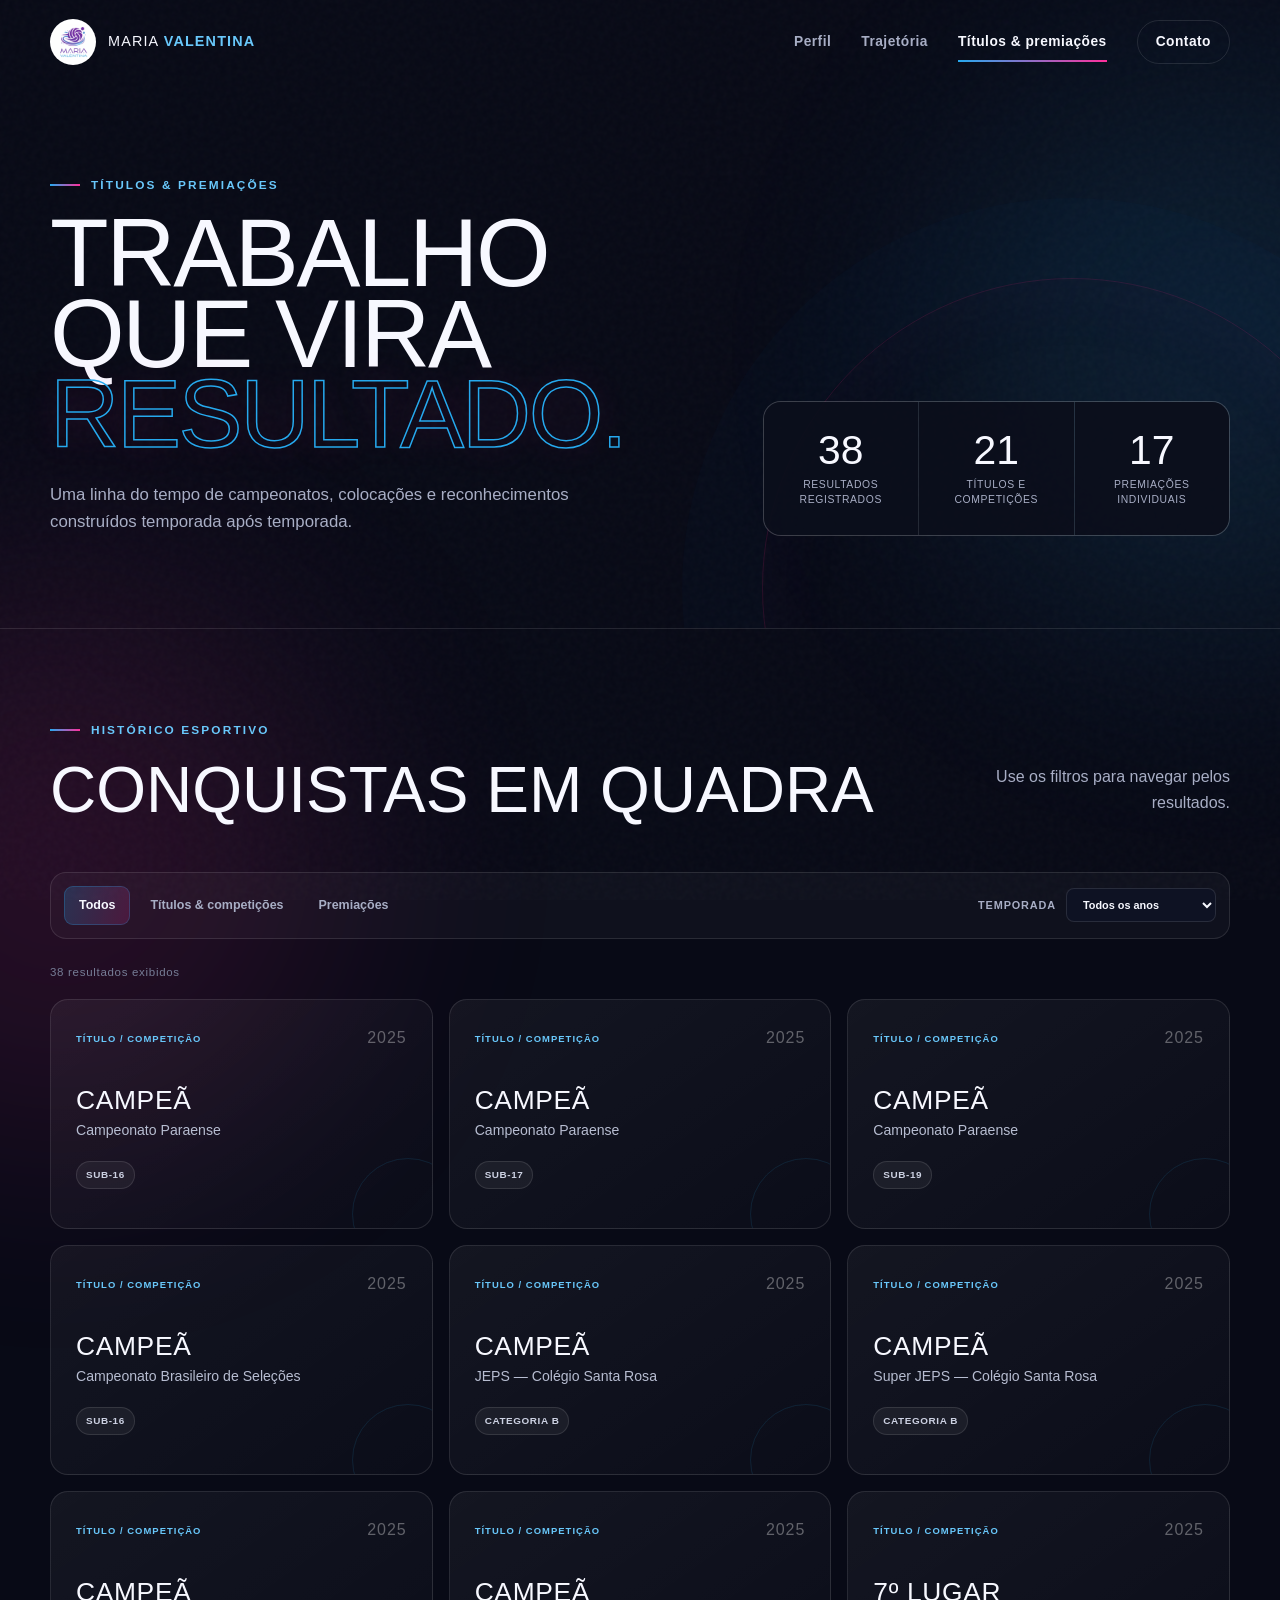
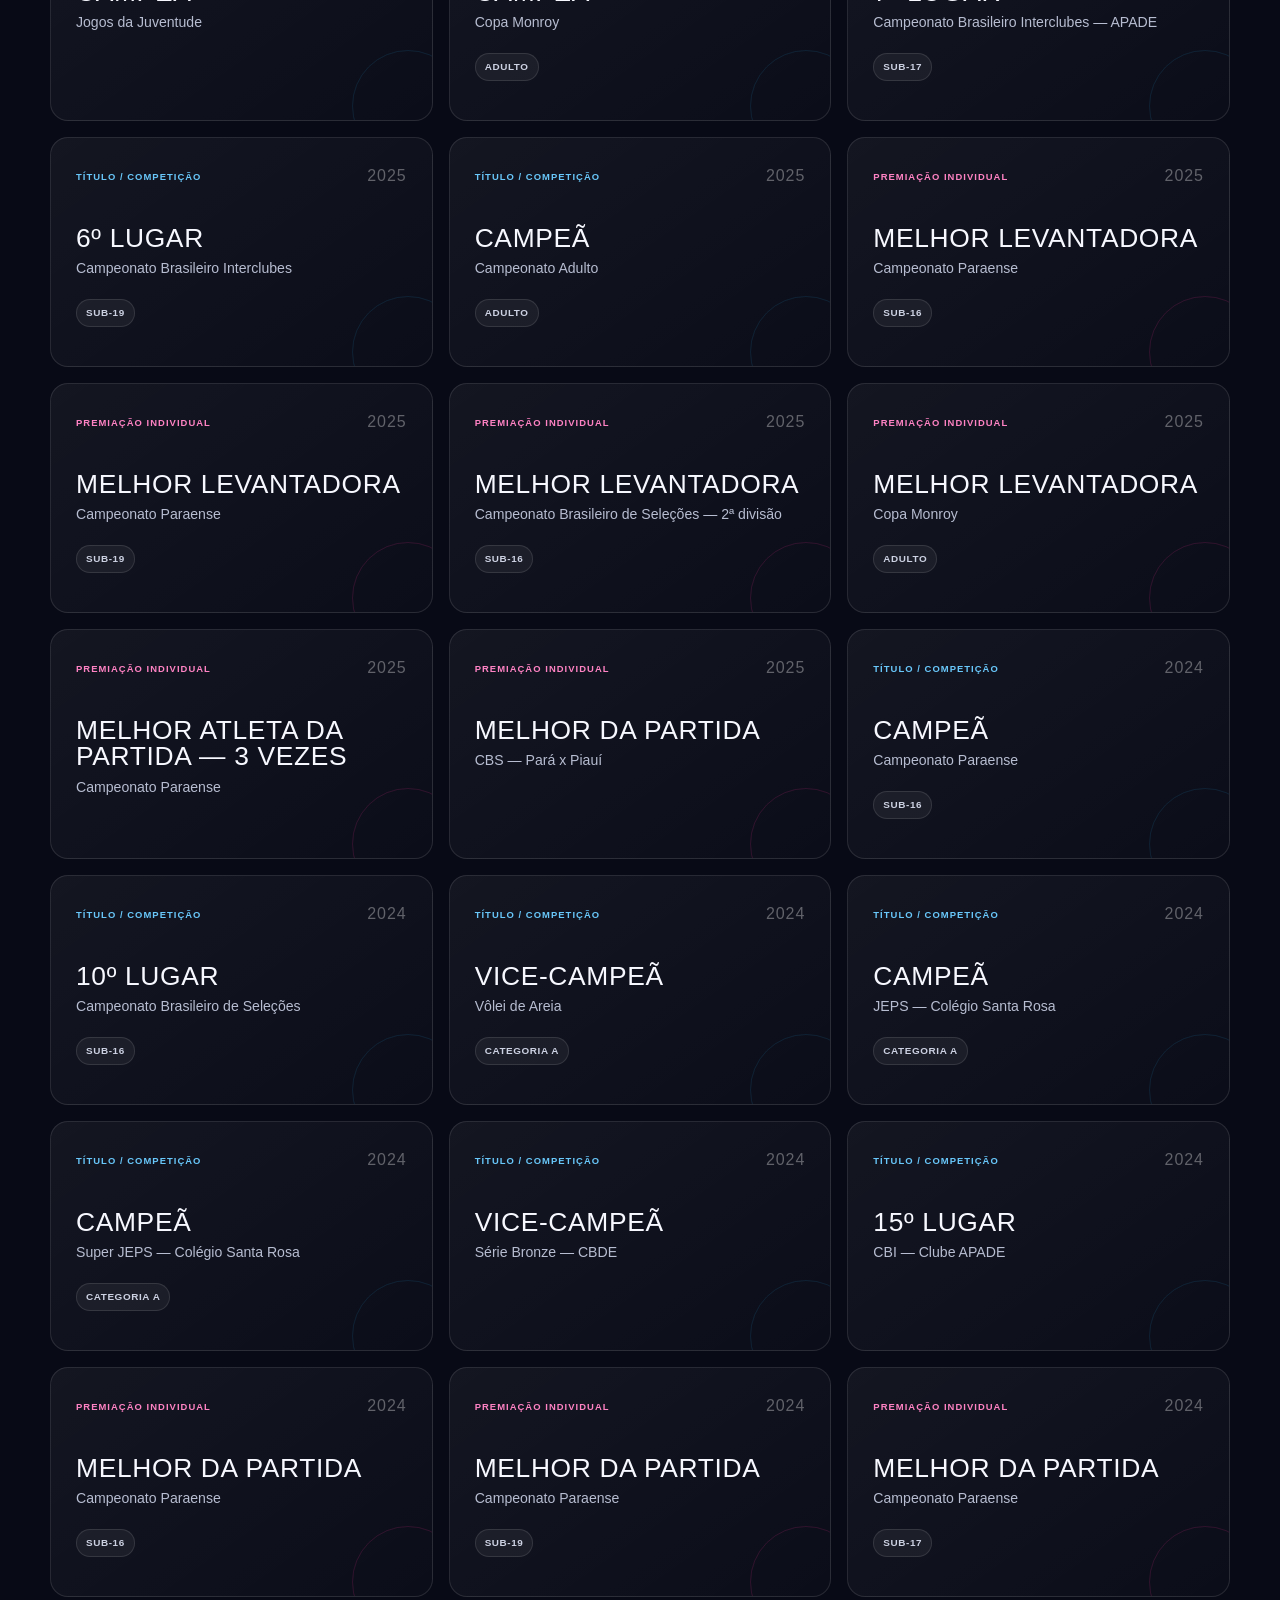
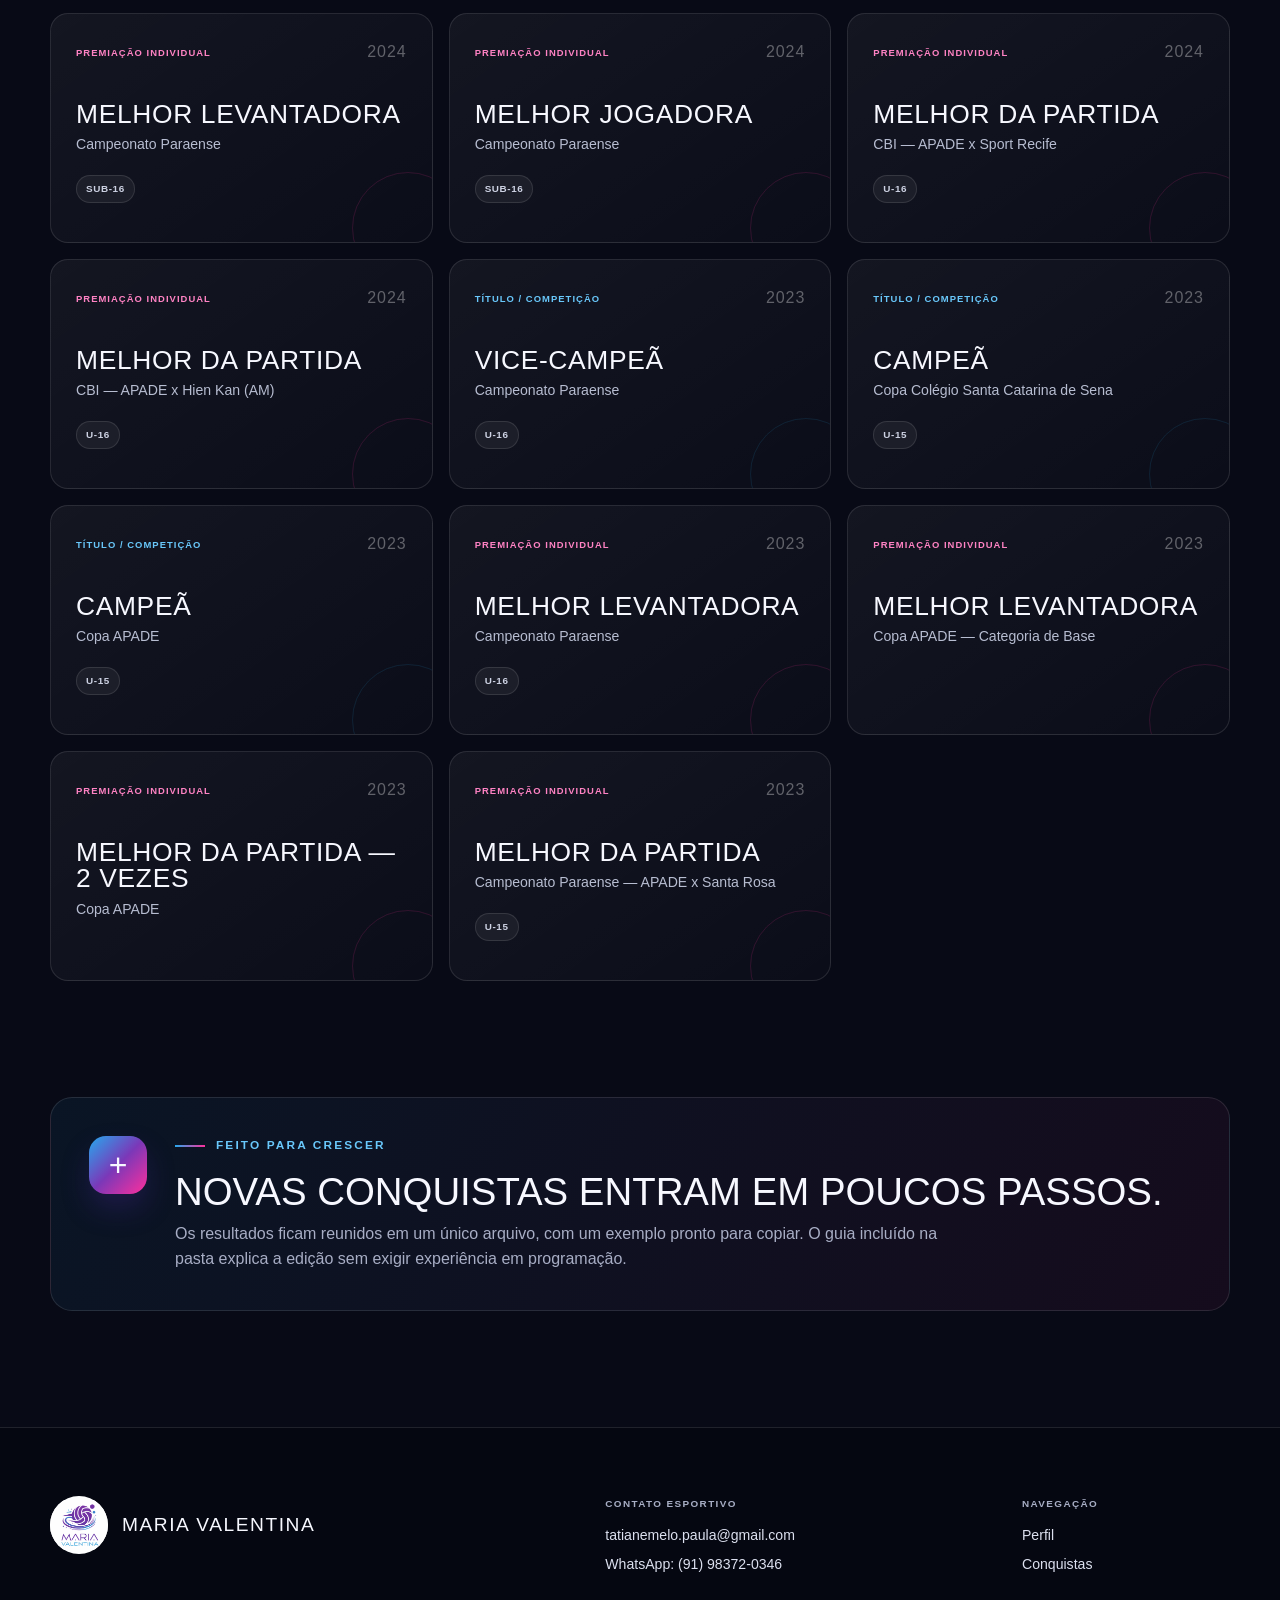
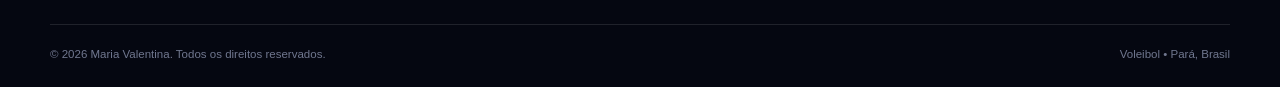
==== commit a80b0d80: "Add files via upload" ====
--- a/conquistas.html
+++ b/conquistas.html
@@ -29,7 +29,7 @@
           <a href="index.html">Perfil</a>
           <a href="index.html#trajetoria">Trajetória</a>
           <a class="is-active" href="conquistas.html" aria-current="page">Títulos &amp; premiações</a>
-          <a class="nav-cta" href="mailto:mvalentina.paula@gmail.com">Contato</a>
+          <a class="nav-cta" href="https://wa.me/5591983720346?text=Ol%C3%A1%21%20Gostaria%20de%20conversar%20sobre%20a%20carreira%20esportiva%20da%20Maria%20Valentina." target="_blank" rel="noopener noreferrer" aria-label="Iniciar contato pelo WhatsApp">Contato</a>
         </nav>
       </div>
     </header>
@@ -88,7 +88,11 @@
     <footer class="site-footer">
       <div class="container footer-grid">
         <a class="footer-brand" href="index.html"><img src="assets/images/logo-maria-valentina.png" alt="" width="448" height="379"><span>Maria Valentina</span></a>
-        <div><span class="footer-label">Contato esportivo</span><a href="mailto:mvalentina.paula@gmail.com">mvalentina.paula@gmail.com</a></div>
+        <div>
+          <span class="footer-label">Contato esportivo</span>
+          <a href="mailto:tatianemelo.paula@gmail.com">tatianemelo.paula@gmail.com</a>
+          <a class="whatsapp-link" href="https://wa.me/5591983720346?text=Ol%C3%A1%21%20Gostaria%20de%20conversar%20sobre%20a%20carreira%20esportiva%20da%20Maria%20Valentina." target="_blank" rel="noopener noreferrer">WhatsApp: (91) 98372-0346</a>
+        </div>
         <div><span class="footer-label">Navegação</span><a href="index.html">Perfil</a><a href="conquistas.html">Conquistas</a></div>
       </div>
       <div class="container footer-bottom"><p>© <span data-current-year></span> Maria Valentina. Todos os direitos reservados.</p><p>Voleibol • Pará, Brasil</p></div>
--- a/assets/css/style.css
+++ b/assets/css/style.css
@@ -143,9 +143,10 @@
 .photo-lines::before { content: ""; position: absolute; inset: 16px; border: 1px solid rgba(255,47,156,.26); border-radius: inherit; }
 .photo-lines::after { content: ""; position: absolute; right: -30px; bottom: 16%; width: 118px; height: 118px; border-radius: 50%; border: 1px dashed rgba(255,255,255,.25); animation: spin 18s linear infinite; }
 .floating-card { position: absolute; z-index: 4; padding: 12px 16px; background: rgba(8,11,23,.78); border: 1px solid rgba(255,255,255,.16); border-radius: 14px; backdrop-filter: blur(14px); box-shadow: 0 15px 32px rgba(0,0,0,.35); animation: float 4.5s ease-in-out infinite; }
-.floating-card--club { top: 21%; left: -34px; }
-.floating-card--club span { display: block; color: var(--muted); font-size: .58rem; letter-spacing: .16em; text-transform: uppercase; }
-.floating-card--club strong { color: var(--blue-soft); font-family: Impact, "Arial Narrow", sans-serif; font-size: 1.35rem; letter-spacing: .09em; }
+.floating-card--club { top: auto; bottom: 10%; left: -34px; display: flex; align-items: center; gap: 10px; }
+.floating-card--club img { width: 35px; height: 35px; flex: 0 0 auto; object-fit: contain; padding: 2px; background: white; border-radius: 50%; }
+.floating-card--club span { display: block; color: var(--muted); font-size: .52rem; letter-spacing: .14em; text-transform: uppercase; }
+.floating-card--club strong { display: block; margin-top: 2px; color: var(--blue-soft); font-family: Impact, "Arial Narrow", sans-serif; font-size: .95rem; line-height: .92; letter-spacing: .055em; text-transform: uppercase; }
 .floating-card--role { right: -32px; bottom: 20%; display: flex; align-items: center; gap: 9px; animation-delay: -1.8s; }
 .floating-card--role svg { width: 27px; fill: none; stroke: var(--pink); stroke-width: 1.25; }
 .floating-card--role span { font-size: .74rem; font-weight: 750; letter-spacing: .05em; }
